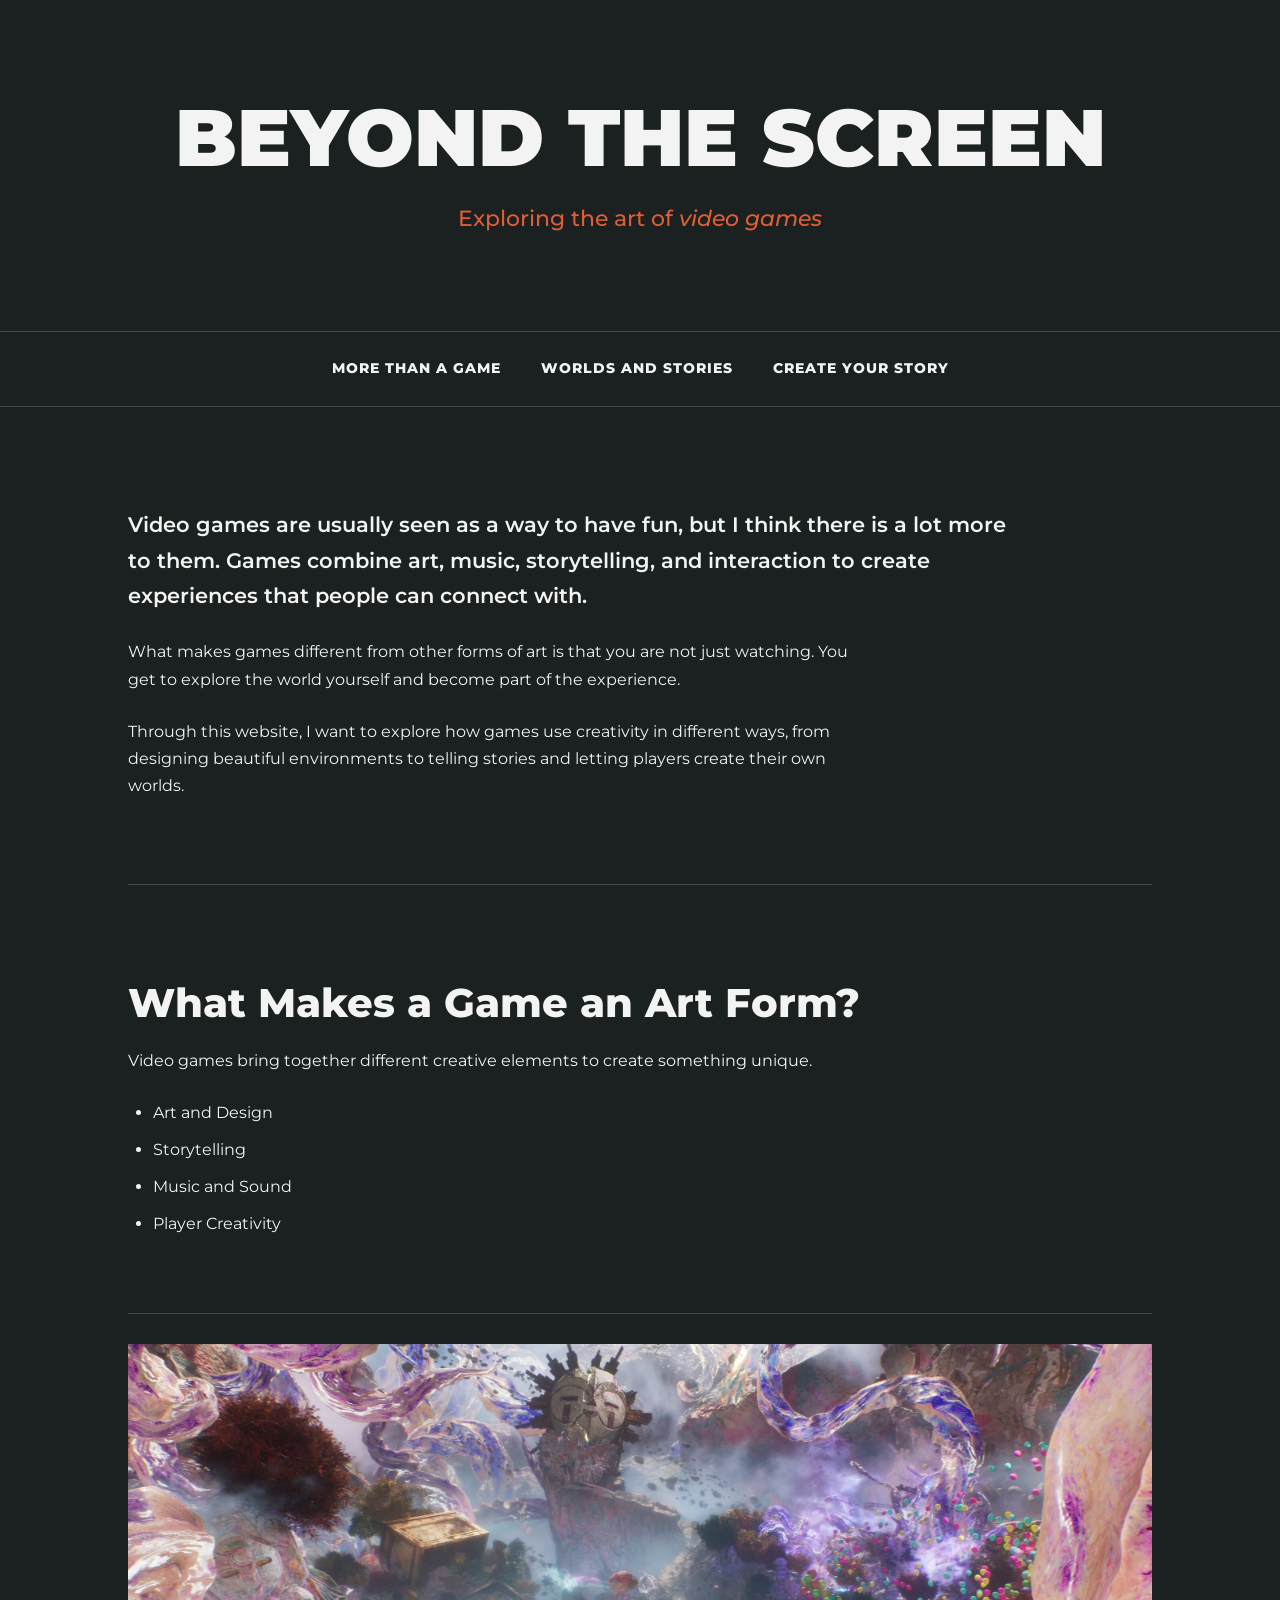
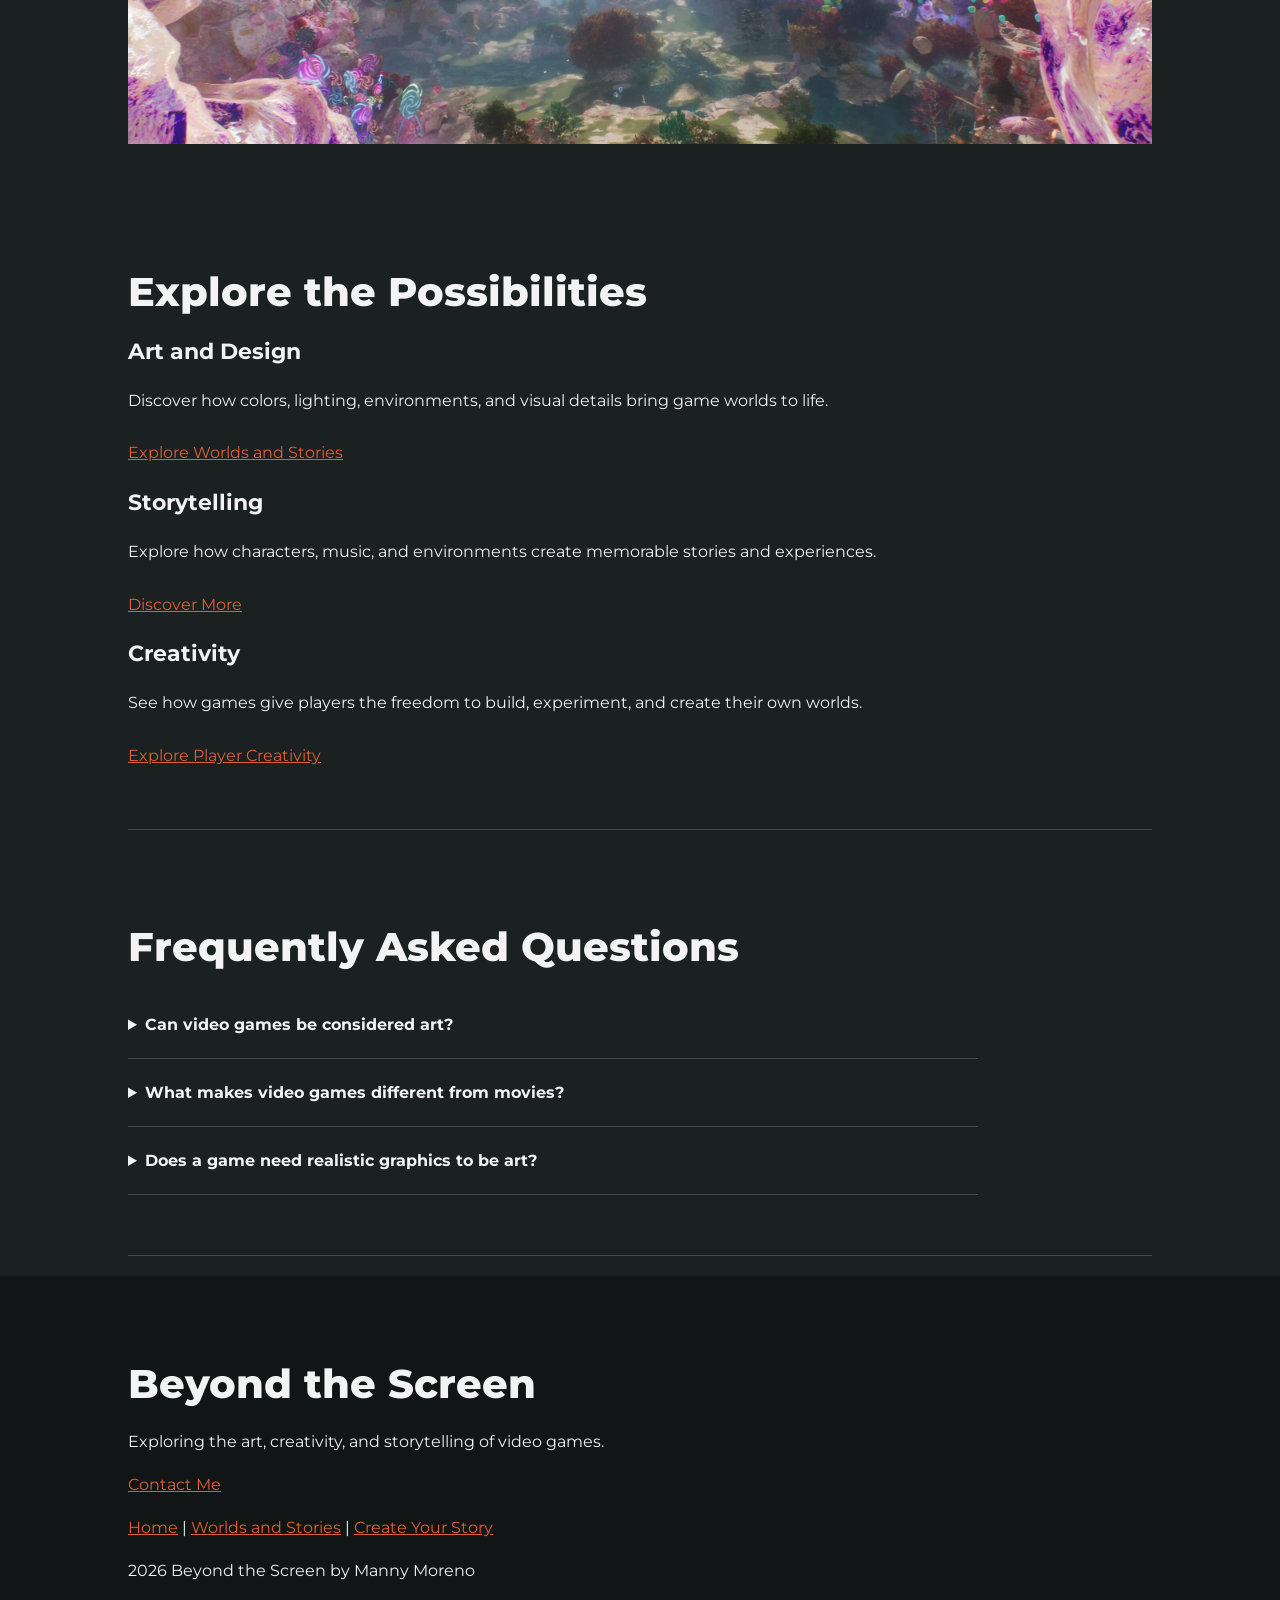
==== index.html @ 319e9509 "Initial commit" ====
<!DOCTYPE html>
<html lang="en">
<head>
    <meta charset="UTF-8">
    <meta name="viewport" content="width=device-width, initial-scale=1.0">
    <title>Beyond the Screen</title>
    <link rel="stylesheet" href="beyond.css">
    <link rel="preconnect" href="https://fonts.googleapis.com">
    <link rel="preconnect" href="https://fonts.gstatic.com" crossorigin>
    <link href="https://fonts.googleapis.com/css2?family=Montserrat:wght@300;400;500;600;700;800;900&display=swap" rel="stylesheet">
    <script src="js/script.js" defer></script>
</head>

<body>

    <header>
        <h1 id="page-title">Beyond the Screen</h1>
        <h2>Exploring the art of <em>video games</em></h2>
    </header>

    <nav>
        <a href="index.html">More Than a Game</a>
        <a href="worlds-and-stories.html">Worlds and Stories</a>
        <a href="create-your-story.html">Create Your Story</a>
    </nav>

    <main>

        <section>
            <p class="highlight">Video games are usually seen as a way to have fun, but I think there is a lot more to them. Games combine art, music, storytelling, and interaction to create experiences that people can connect with.</p>

            <p>What makes games different from other forms of art is that you are not just watching. You get to explore the world yourself and become part of the experience.</p>

            <p>Through this website, I want to explore how games use creativity in different ways, from designing beautiful environments to telling stories and letting players create their own worlds.</p>
        </section>

        <section>
            <h2>What Makes a Game an Art Form?</h2>
            <p>Video games bring together different creative elements to create something unique.</p>

            <ul>
                <li>Art and Design</li>
                <li>Storytelling</li>
                <li>Music and Sound</li>
                <li>Player Creativity</li>
            </ul>
        </section>

        <div class="hero-image">
            <img src="images/homepage-hero.jpg" alt="A cinematic video game landscape">
        </div>

        <section>
            <h2>Explore the Possibilities</h2>

            <div class="homepage-feature">
                <h3>Art and Design</h3>
                <p>Discover how colors, lighting, environments, and visual details bring game worlds to life.</p>
                <a href="worlds-and-stories.html">Explore Worlds and Stories</a>
            </div>

            <div class="homepage-feature">
                <h3>Storytelling</h3>
                <p>Explore how characters, music, and environments create memorable stories and experiences.</p>
                <a href="worlds-and-stories.html">Discover More</a>
            </div>

            <div class="homepage-feature">
                <h3>Creativity</h3>
                <p>See how games give players the freedom to build, experiment, and create their own worlds.</p>
                <a href="create-your-story.html">Explore Player Creativity</a>
            </div>
        </section>

        <section>
            <h2>Frequently Asked Questions</h2>

            <details>
                <summary>Can video games be considered art?</summary>
                <p>Yes. Video games combine visual design, music, storytelling, and interaction to create unique experiences.</p>
            </details>

            <details>
                <summary>What makes video games different from movies?</summary>
                <p>Games allow the audience to interact with the experience. Players can explore environments, make decisions, and sometimes shape the story themselves.</p>
            </details>

            <details>
                <summary>Does a game need realistic graphics to be art?</summary>
                <p>Not at all. A game's art style can be realistic, abstract, simple, or stylized.</p>
            </details>
        </section>

    </main>

    <footer>
        <h2>Beyond the Screen</h2>
        <p>Exploring the art, creativity, and storytelling of video games.</p>

        <a href="mailto:many10078@gmail.com">Contact Me</a>
        <p>
            <a href="index.html">Home</a> |
            <a href="worlds-and-stories.html">Worlds and Stories</a> |
            <a href="create-your-story.html">Create Your Story</a>
        </p>

        <p>2026 Beyond the Screen by Manny Moreno</p>
    </footer>

</body>
</html>
---- beyond.css ----
* {
    box-sizing: border-box;
}

body {
    margin: 0;
    background-color: #1b2020;
    color: #f2f3f2;
    font-family: 'Montserrat', sans-serif;
    font-size: 16px;
    line-height: 1.7;
}

h1, h2, h3 {
    line-height: 1.2;
}

h1 {
    font-family: 'Montserrat', sans-serif;
    font-weight: 900;
    font-size: 5rem;
    margin-bottom: 10px;
    text-transform: uppercase;
}

h2 {
    font-size: 2.5rem;
    font-weight: 800;
    margin-bottom: 20px;
}

h3 {
    font-size: 1.4rem;
    font-weight: 700;
}

p {
    max-width: 750px;
}

header {
    padding: 50px 10%;
    text-align: center;
}

#page-title {
    margin-top: 40px;
}

#page-title + h2 {
    color: #df5e35;
    font-size: 1.4rem;
    font-weight: 500;
}

nav {
    display: flex;
    justify-content: center;
    gap: 40px;
    padding: 25px;
    margin-top: 30px;
    border-top: 1px solid #444949;
    border-bottom: 1px solid #444949;
}

nav a {
    color: #f2f3f2;
    text-decoration: none;
    font-size: 0.85rem;
    font-weight: 800;
    text-transform: uppercase;
    letter-spacing: 1px;
}

nav a:hover {
    color: #df5e35;
}

main {
    padding: 20px 10%;
}

section {
    padding: 60px 0;
    border-bottom: 1px solid #444949;
}

section h2 {
    max-width: 800px;
}

section p {
    margin-bottom: 25px;
}

.highlight {
    font-size: 1.3rem;
    font-weight: 600;
    max-width: 900px;
}

.hero-image {
    width: 100%;
    max-width: 1200px;
    height: 400px;
    margin: 30px auto;
    overflow: hidden;
}

.hero-image img {
    width: 100%;
    height: 100%;
    object-fit: cover;
    object-position: center;
}

/* LIST */
ul {
    padding-left: 25px;
}

li {
    margin-bottom: 10px;
}

a {
    color: #df5e35;
    transition: color 0.3s ease;
}

a:hover {
    color: #f2f3f2;
}

details {
    max-width: 850px;
    padding: 20px 0;
    border-bottom: 1px solid #444949;
}

summary {
    cursor: pointer;
    font-weight: 700;
    color: #f2f3f2;
}

details p {
    padding-top: 10px;
}

footer {
    background-color: #111515;
    color: #f2f3f2;
    padding: 50px 10%;
}

footer a {
    color: #df5e35;
}

@media (max-width: 700px) {
    h1 {
        font-size: 3rem;
    }

    h2 {
        font-size: 2rem;
    }

    nav {
        flex-wrap: wrap;
        gap: 15px;
    }

    main {
        padding: 20px 7%;
    }

    section {
        padding: 40px 0;
    }

    .hero-image {
        height: 250px;
    }
}

header {
    padding: 50px 10%;
    text-align: center;
}

header p {
    margin-left: auto;
    margin-right: auto;
}

FOR WORLDS AND STORIES


/* WORLDS AND STORIES */

.game-feature {
    display: flex;
    align-items: center;
    gap: 40px;
    margin: 60px 0;
}

.game-feature img {
    width: 55%;
    height: 350px;
    object-fit: cover;
}

.game-feature div {
    flex: 1;
}

.game-feature h3 {
    color: #df5e35;
}

.image-gallery {
    display: grid;
    grid-template-columns: repeat(3, 1fr);
    gap: 15px;
    margin-top: 30px;
}

.image-gallery img {
    width: 100%;
    height: 250px;
    object-fit: cover;
}

@media (max-width: 700px) {
    .game-feature {
        flex-direction: column;
        align-items: stretch;
        gap: 15px;
    }

    .game-feature img {
        width: 100%;
        height: 250px;
    }

    .image-gallery {
        grid-template-columns: 1fr;
    }
}

CREATE YOUR STORY


/* CREATE YOUR STORY */

.creation-feature {
    display: flex;
    align-items: center;
    gap: 40px;
}

.creation-feature div {
    flex: 1;
}

.creation-feature img {
    width: 50%;
    height: 350px;
    object-fit: cover;
}

.creation-feature h3 {
    color: #df5e35;
}

.map-container {
    width: 100%;
    margin-top: 30px;
    overflow: hidden;
}

.video-container {
    position: relative;
    width: 100%;
    aspect-ratio: 16 / 9;
    margin-top: 30px;
}

.video-container iframe {
    width: 100%;
    height: 100%;
    border: 0;
}

.game-quiz {
    max-width: 850px;
}

.quiz-question {
    margin: 35px 0;
}

.quiz-question h3 {
    margin-bottom: 15px;
}

.quiz-question label {
    display: block;
    margin: 12px 0;
    cursor: pointer;
}

.quiz-question input {
    accent-color: #df5e35;
    margin-right: 10px;
}

#quiz-button {
    background-color: #df5e35;
    color: #f2f3f2;
    border: none;
    padding: 15px 25px;
    font-family: 'Montserrat', sans-serif;
    font-weight: 800;
    text-transform: uppercase;
    cursor: pointer;
}

#quiz-button:hover {
    background-color: #f2f3f2;
    color: #1b2020;
}

#quiz-result {
    margin-top: 25px;
    font-size: 1.2rem;
    font-weight: 700;
    color: #df5e35;
}

@media (max-width: 700px) {
    .creation-feature {
        flex-direction: column;
        align-items: stretch;
        gap: 20px;
    }

    .creation-feature img {
        width: 100%;
        height: 250px;
    }
}
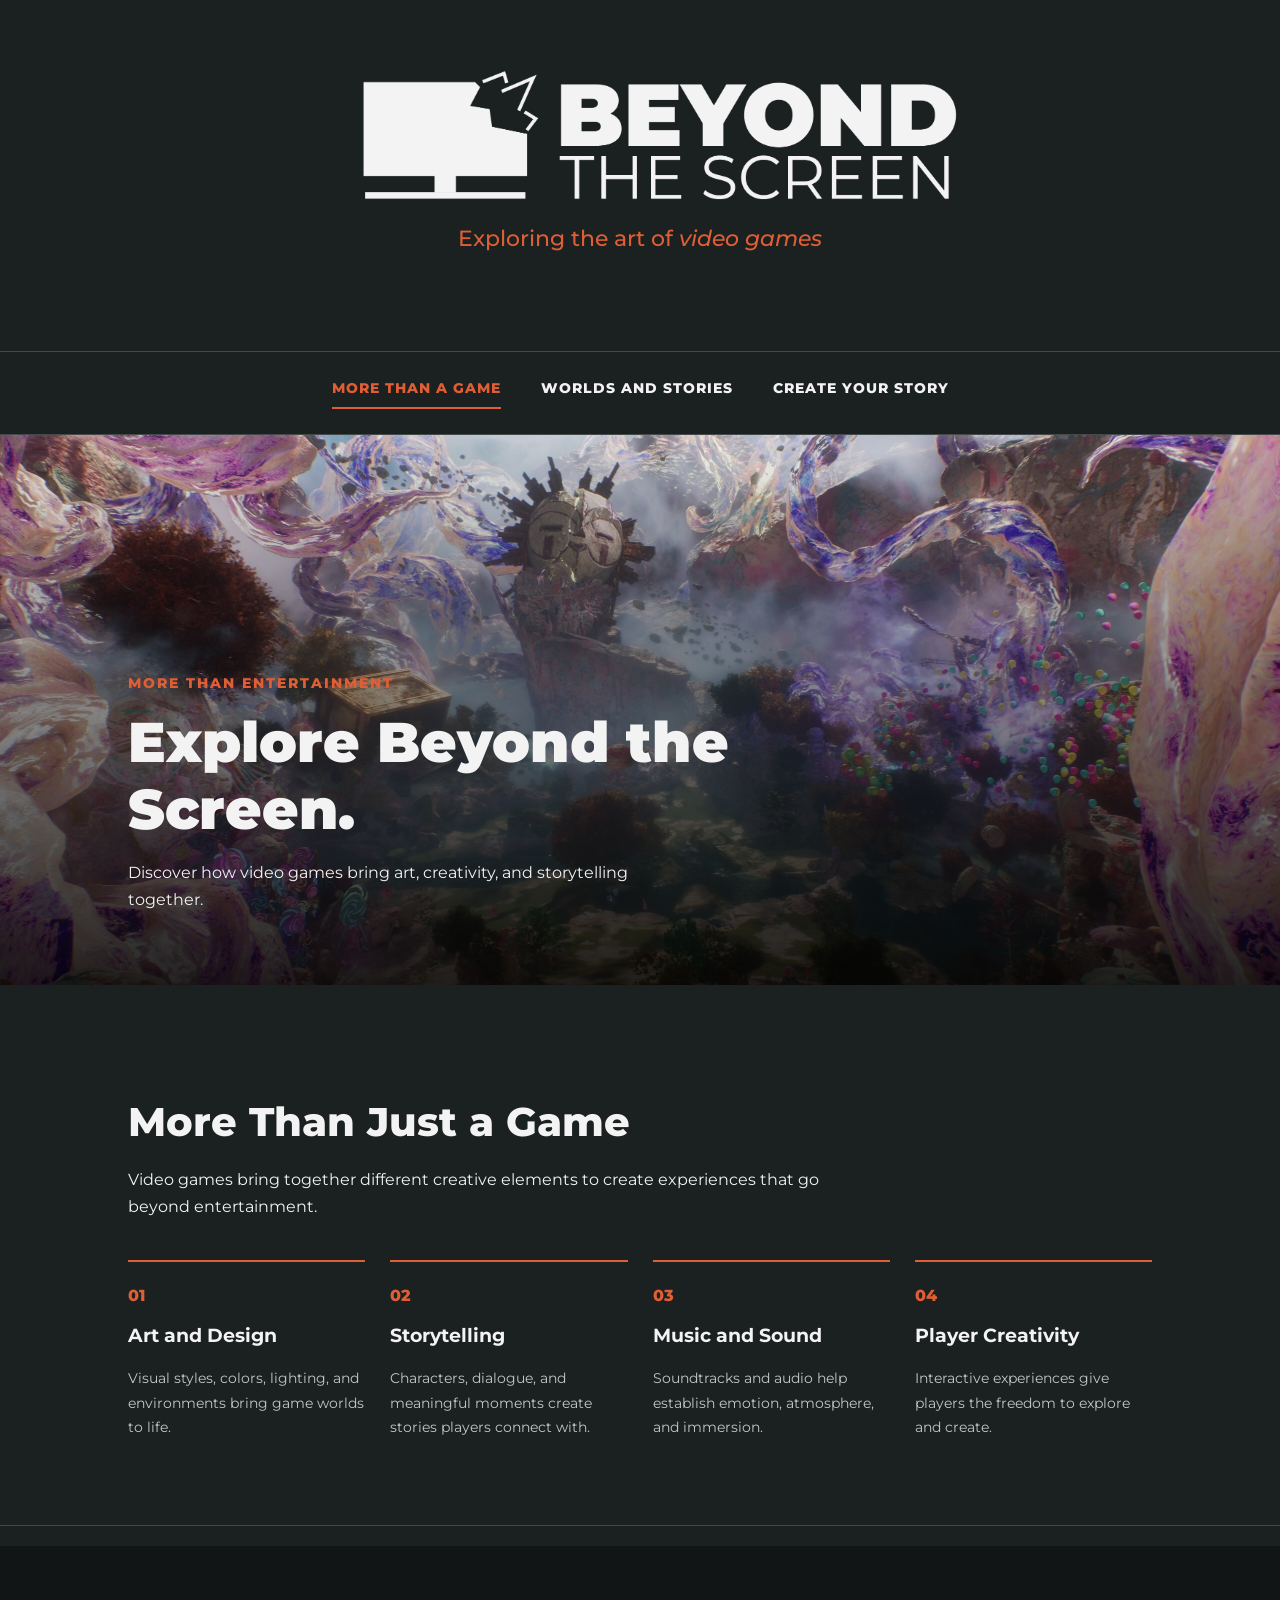
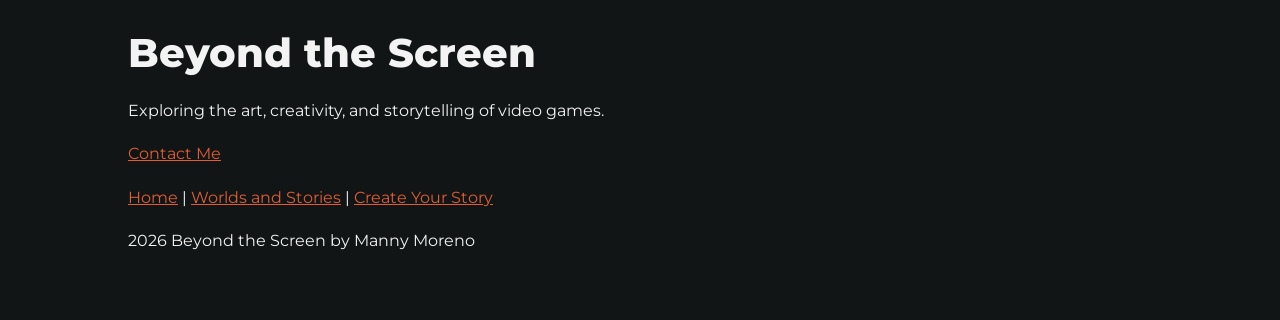
==== commit e52881fd: "done" ====
--- a/index.html
+++ b/index.html
@@ -9,88 +9,64 @@
     <link rel="preconnect" href="https://fonts.googleapis.com">
     <link rel="preconnect" href="https://fonts.gstatic.com" crossorigin>
     <link href="https://fonts.googleapis.com/css2?family=Montserrat:wght@300;400;500;600;700;800;900&display=swap" rel="stylesheet">
-    <script src="js/script.js" defer></script>
+    <script src="beyond.js" defer></script>
 </head>
 
 <body>
 
-    <header>
-        <h1 id="page-title">Beyond the Screen</h1>
-        <h2>Exploring the art of <em>video games</em></h2>
-    </header>
+<header>
+    <img src="images/beyond_logo.png" alt="Beyond the Screen logo" id="site-logo">
+    <h2>Exploring the art of <em>video games</em></h2>
+</header>
 
-    <nav>
-        <a href="index.html">More Than a Game</a>
-        <a href="worlds-and-stories.html">Worlds and Stories</a>
-        <a href="create-your-story.html">Create Your Story</a>
-    </nav>
+<nav>
+    <a href="index.html" aria-current="page">More Than a Game</a>
+    <a href="worlds-and-stories.html">Worlds and Stories</a>
+    <a href="create-your-story.html">Create Your Story</a>
+</nav>
+
+<div class="hero-image">
+    <img src="images/homepage-hero.jpg" alt="A cinematic video game landscape">
+
+    <div class="hero-text">
+        <p>MORE THAN ENTERTAINMENT</p>
+        <h2>Explore Beyond the Screen.</h2>
+        <p>Discover how video games bring art, creativity, and storytelling together.</p>
+    </div>
+</div>
 
     <main>
 
-        <section>
-            <p class="highlight">Video games are usually seen as a way to have fun, but I think there is a lot more to them. Games combine art, music, storytelling, and interaction to create experiences that people can connect with.</p>
+        <section class="art-elements">
+    <h2>More Than Just a Game</h2>
+    <p>Video games bring together different creative elements to create experiences that go beyond entertainment.</p>
 
-            <p>What makes games different from other forms of art is that you are not just watching. You get to explore the world yourself and become part of the experience.</p>
-
-            <p>Through this website, I want to explore how games use creativity in different ways, from designing beautiful environments to telling stories and letting players create their own worlds.</p>
-        </section>
-
-        <section>
-            <h2>What Makes a Game an Art Form?</h2>
-            <p>Video games bring together different creative elements to create something unique.</p>
-
-            <ul>
-                <li>Art and Design</li>
-                <li>Storytelling</li>
-                <li>Music and Sound</li>
-                <li>Player Creativity</li>
-            </ul>
-        </section>
-
-        <div class="hero-image">
-            <img src="images/homepage-hero.jpg" alt="A cinematic video game landscape">
+    <div class="elements-grid">
+        <div class="element">
+            <span>01</span>
+            <h3>Art and Design</h3>
+            <p>Visual styles, colors, lighting, and environments bring game worlds to life.</p>
         </div>
 
-        <section>
-            <h2>Explore the Possibilities</h2>
+        <div class="element">
+            <span>02</span>
+            <h3>Storytelling</h3>
+            <p>Characters, dialogue, and meaningful moments create stories players connect with.</p>
+        </div>
 
-            <div class="homepage-feature">
-                <h3>Art and Design</h3>
-                <p>Discover how colors, lighting, environments, and visual details bring game worlds to life.</p>
-                <a href="worlds-and-stories.html">Explore Worlds and Stories</a>
-            </div>
+        <div class="element">
+            <span>03</span>
+            <h3>Music and Sound</h3>
+            <p>Soundtracks and audio help establish emotion, atmosphere, and immersion.</p>
+        </div>
 
-            <div class="homepage-feature">
-                <h3>Storytelling</h3>
-                <p>Explore how characters, music, and environments create memorable stories and experiences.</p>
-                <a href="worlds-and-stories.html">Discover More</a>
-            </div>
-
-            <div class="homepage-feature">
-                <h3>Creativity</h3>
-                <p>See how games give players the freedom to build, experiment, and create their own worlds.</p>
-                <a href="create-your-story.html">Explore Player Creativity</a>
-            </div>
-        </section>
-
-        <section>
-            <h2>Frequently Asked Questions</h2>
-
-            <details>
-                <summary>Can video games be considered art?</summary>
-                <p>Yes. Video games combine visual design, music, storytelling, and interaction to create unique experiences.</p>
-            </details>
-
-            <details>
-                <summary>What makes video games different from movies?</summary>
-                <p>Games allow the audience to interact with the experience. Players can explore environments, make decisions, and sometimes shape the story themselves.</p>
-            </details>
-
-            <details>
-                <summary>Does a game need realistic graphics to be art?</summary>
-                <p>Not at all. A game's art style can be realistic, abstract, simple, or stylized.</p>
-            </details>
-        </section>
+        <div class="element">
+            <span>04</span>
+            <h3>Player Creativity</h3>
+            <p>Interactive experiences give players the freedom to explore and create.</p>
+        </div>
+    </div>
+</section>
 
     </main>
 
--- a/beyond.css
+++ b/beyond.css
@@ -53,6 +53,7 @@
     font-size: 1.4rem;
     font-weight: 500;
 }
+
 
 nav {
     display: flex;
@@ -71,10 +72,28 @@
     font-weight: 800;
     text-transform: uppercase;
     letter-spacing: 1px;
+    padding-bottom: 6px;
+    border-bottom: 2px solid transparent;
+    transition: color 0.3s ease, border-color 0.3s ease;
 }
 
 nav a:hover {
     color: #df5e35;
+    border-bottom-color: #df5e35;
+}
+
+nav a[aria-current="page"] {
+    color: #df5e35;
+    border-bottom-color: #df5e35;
+}
+
+nav a:active {
+    opacity: 0.6;
+}
+
+nav a:focus-visible {
+    outline: 2px solid #df5e35;
+    outline-offset: 6px;
 }
 
 main {
@@ -99,13 +118,12 @@
     font-weight: 600;
     max-width: 900px;
 }
-
 .hero-image {
-    width: 100%;
-    max-width: 1200px;
-    height: 400px;
-    margin: 30px auto;
+    position: relative;
+    width: 100%;
+    height: 550px;
     overflow: hidden;
+    margin: 0;
 }
 
 .hero-image img {
@@ -113,9 +131,46 @@
     height: 100%;
     object-fit: cover;
     object-position: center;
-}
-
-/* LIST */
+    display: block;
+}
+
+.hero-image::after {
+    content: "";
+    position: absolute;
+    inset: 0;
+    background: linear-gradient(
+        to top,
+        rgba(0, 0, 0, 0.85),
+        rgba(0, 0, 0, 0.05)
+    );
+}
+
+.hero-text {
+    position: absolute;
+    z-index: 1;
+    bottom: 55px;
+    left: 10%;
+    max-width: 650px;
+}
+
+.hero-text p:first-child {
+    color: #df5e35;
+    font-size: 0.85rem;
+    font-weight: 800;
+    letter-spacing: 2px;
+}
+
+.hero-text h2 {
+    font-size: 3.5rem;
+    font-weight: 900;
+    margin: 10px 0;
+}
+
+.hero-text p:last-child {
+    font-size: 1rem;
+    max-width: 550px;
+}
+
 ul {
     padding-left: 25px;
 }
@@ -196,10 +251,67 @@
     margin-right: auto;
 }
 
+#site-logo {
+    display: block;
+    width: 700px;
+    max-width: 100%;
+    height: auto;
+    margin: 20px auto;
+}
+
+#site-logo + h2 {
+    color: #df5e35;
+    font-size: 1.4rem;
+    font-weight: 500;
+}
+
+
+.art-elements > p {
+    max-width: 750px;
+    margin-bottom: 40px;
+}
+
+.elements-grid {
+    display: grid;
+    grid-template-columns: repeat(4, 1fr);
+    gap: 25px;
+    margin-top: 40px;
+}
+
+.element {
+    border-top: 2px solid #df5e35;
+    padding-top: 20px;
+}
+
+.element span {
+    color: #df5e35;
+    font-size: 1rem;
+    font-weight: 800;
+}
+
+.element h3 {
+    font-size: 1.2rem;
+    margin-top: 15px;
+}
+
+.element p {
+    font-size: 0.9rem;
+    color: #c2c7c5;
+}
+
+@media (max-width: 900px) {
+    .elements-grid {
+        grid-template-columns: repeat(2, 1fr);
+    }
+}
+
+@media (max-width: 500px) {
+    .elements-grid {
+        grid-template-columns: 1fr;
+    }
+}
 FOR WORLDS AND STORIES
 
-
-/* WORLDS AND STORIES */
 
 .game-feature {
     display: flex;
@@ -252,10 +364,16 @@
     }
 }
 
+main {
+    padding: 20px 0;
+}
+
+main section {
+    padding: 60px 10%;
+    border-bottom: 1px solid #444949;
+}
+
 CREATE YOUR STORY
-
-
-/* CREATE YOUR STORY */
 
 .creation-feature {
     display: flex;
@@ -354,3 +472,33 @@
         height: 250px;
     }
 }
+
+.game-feature {
+    text-align: center;
+}
+
+.game-feature img {
+    display: block;
+    width: 100%;
+    max-width: 900px;
+    height: auto;
+    margin: 25px auto;
+}
+
+.game-feature p {
+    max-width: 750px;
+    margin: 15px auto;
+}
+
+.game-feature h2,
+.game-feature h3 {
+    text-align: center;
+}
+
+main section > img {
+    display: block;
+    max-width: 900px;
+    width: 100%;
+    height: auto;
+    margin: 25px auto;
+}
